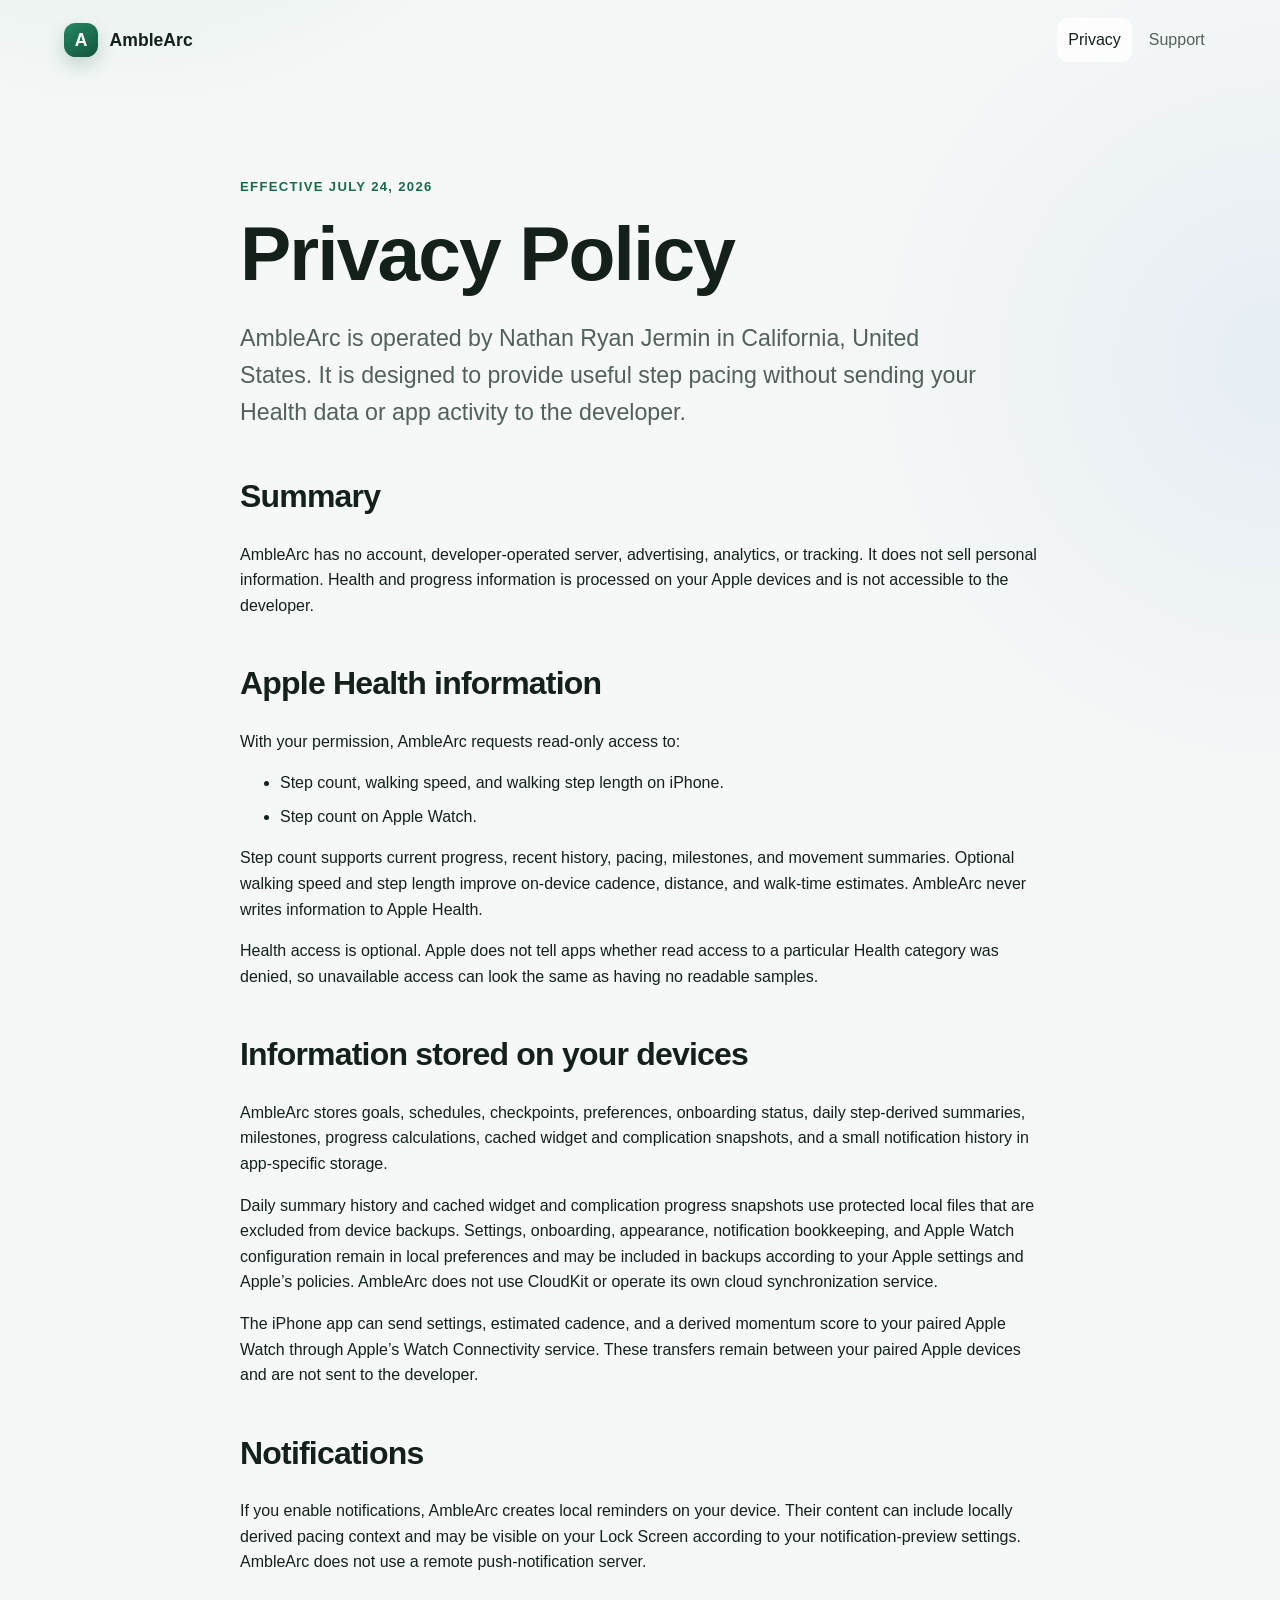
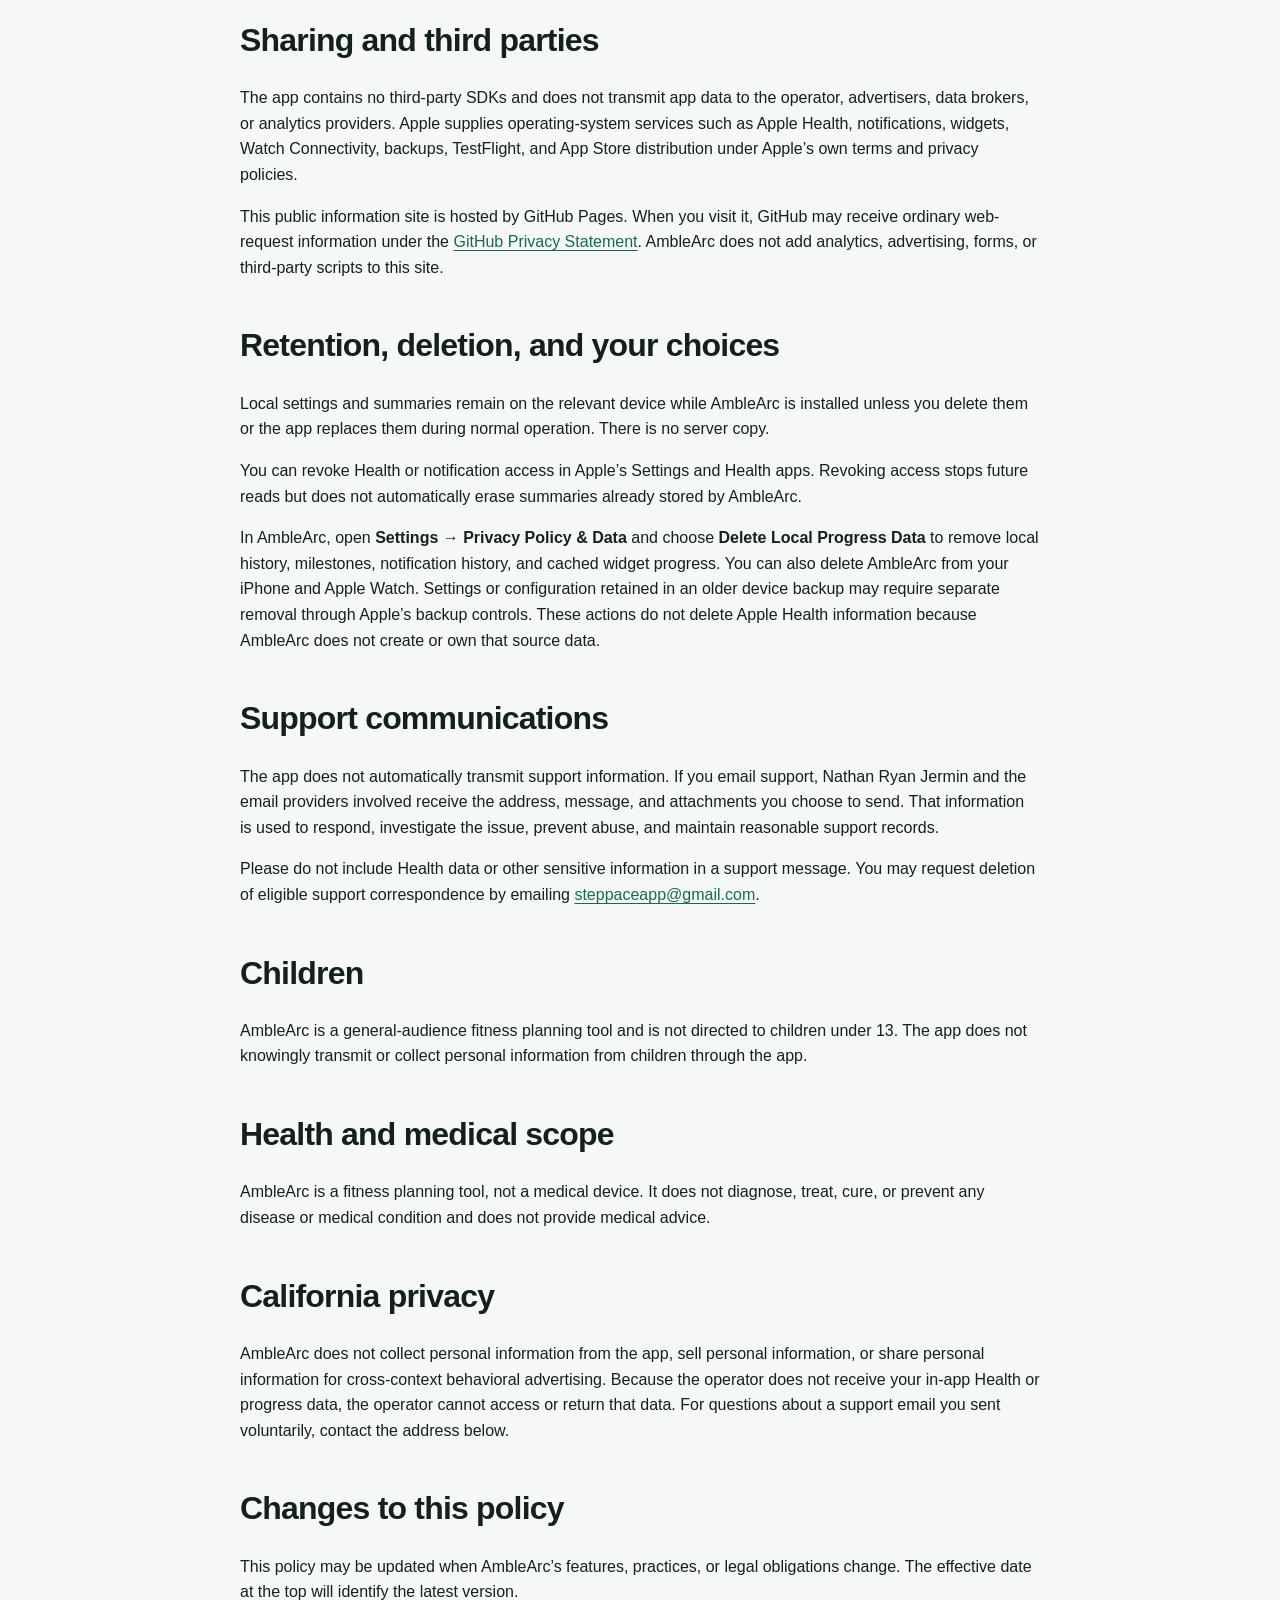
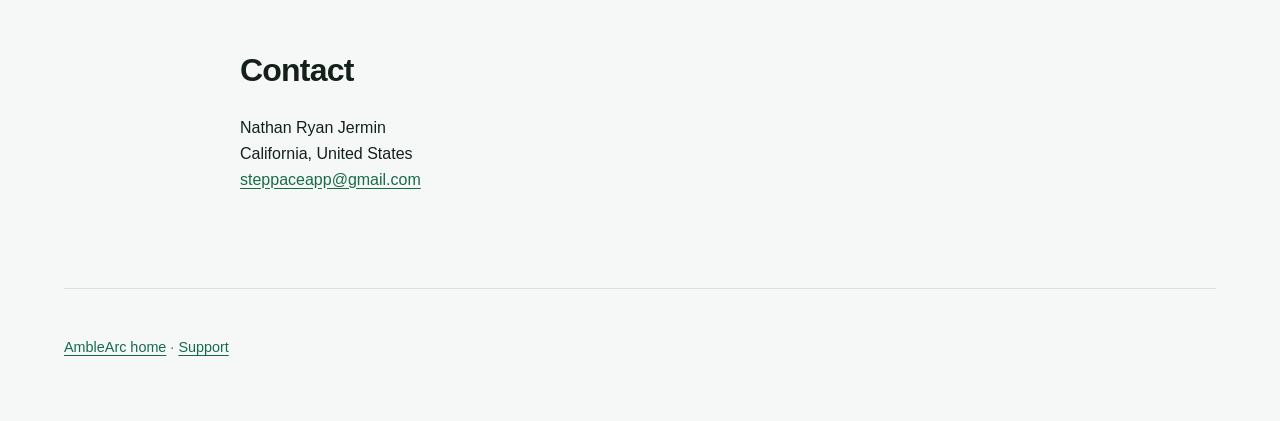
==== privacy/index.html @ 31161454 "Publish AmbleArc privacy and support pages" ====
<!doctype html>
<html lang="en">
<head>
  <meta charset="utf-8">
  <meta name="viewport" content="width=device-width, initial-scale=1">
  <meta name="description" content="AmbleArc Privacy Policy.">
  <title>Privacy Policy — AmbleArc</title>
  <link rel="canonical" href="https://nathan-jermin02.github.io/amblearc-support/privacy/">
  <link rel="stylesheet" href="../assets/styles.css">
</head>
<body>
  <header class="site-header">
    <a class="brand" href="../" aria-label="AmbleArc home">
      <span class="brand-mark" aria-hidden="true">A</span>
      <span>AmbleArc</span>
    </a>
    <nav aria-label="Primary">
      <a aria-current="page" href="./">Privacy</a>
      <a href="../support/">Support</a>
    </nav>
  </header>

  <main class="document">
    <p class="eyebrow">Effective July 24, 2026</p>
    <h1>Privacy Policy</h1>
    <p class="lede">AmbleArc is operated by Nathan Ryan Jermin in California, United States. It is designed to provide useful step pacing without sending your Health data or app activity to the developer.</p>

    <section>
      <h2>Summary</h2>
      <p>AmbleArc has no account, developer-operated server, advertising, analytics, or tracking. It does not sell personal information. Health and progress information is processed on your Apple devices and is not accessible to the developer.</p>
    </section>

    <section>
      <h2>Apple Health information</h2>
      <p>With your permission, AmbleArc requests read-only access to:</p>
      <ul>
        <li>Step count, walking speed, and walking step length on iPhone.</li>
        <li>Step count on Apple Watch.</li>
      </ul>
      <p>Step count supports current progress, recent history, pacing, milestones, and movement summaries. Optional walking speed and step length improve on-device cadence, distance, and walk-time estimates. AmbleArc never writes information to Apple Health.</p>
      <p>Health access is optional. Apple does not tell apps whether read access to a particular Health category was denied, so unavailable access can look the same as having no readable samples.</p>
    </section>

    <section>
      <h2>Information stored on your devices</h2>
      <p>AmbleArc stores goals, schedules, checkpoints, preferences, onboarding status, daily step-derived summaries, milestones, progress calculations, cached widget and complication snapshots, and a small notification history in app-specific storage.</p>
      <p>Daily summary history and cached widget and complication progress snapshots use protected local files that are excluded from device backups. Settings, onboarding, appearance, notification bookkeeping, and Apple Watch configuration remain in local preferences and may be included in backups according to your Apple settings and Apple’s policies. AmbleArc does not use CloudKit or operate its own cloud synchronization service.</p>
      <p>The iPhone app can send settings, estimated cadence, and a derived momentum score to your paired Apple Watch through Apple’s Watch Connectivity service. These transfers remain between your paired Apple devices and are not sent to the developer.</p>
    </section>

    <section>
      <h2>Notifications</h2>
      <p>If you enable notifications, AmbleArc creates local reminders on your device. Their content can include locally derived pacing context and may be visible on your Lock Screen according to your notification-preview settings. AmbleArc does not use a remote push-notification server.</p>
    </section>

    <section>
      <h2>Sharing and third parties</h2>
      <p>The app contains no third-party SDKs and does not transmit app data to the operator, advertisers, data brokers, or analytics providers. Apple supplies operating-system services such as Apple Health, notifications, widgets, Watch Connectivity, backups, TestFlight, and App Store distribution under Apple’s own terms and privacy policies.</p>
      <p>This public information site is hosted by GitHub Pages. When you visit it, GitHub may receive ordinary web-request information under the <a href="https://docs.github.com/en/site-policy/privacy-policies/github-general-privacy-statement">GitHub Privacy Statement</a>. AmbleArc does not add analytics, advertising, forms, or third-party scripts to this site.</p>
    </section>

    <section>
      <h2>Retention, deletion, and your choices</h2>
      <p>Local settings and summaries remain on the relevant device while AmbleArc is installed unless you delete them or the app replaces them during normal operation. There is no server copy.</p>
      <p>You can revoke Health or notification access in Apple’s Settings and Health apps. Revoking access stops future reads but does not automatically erase summaries already stored by AmbleArc.</p>
      <p>In AmbleArc, open <strong>Settings → Privacy Policy &amp; Data</strong> and choose <strong>Delete Local Progress Data</strong> to remove local history, milestones, notification history, and cached widget progress. You can also delete AmbleArc from your iPhone and Apple Watch. Settings or configuration retained in an older device backup may require separate removal through Apple’s backup controls. These actions do not delete Apple Health information because AmbleArc does not create or own that source data.</p>
    </section>

    <section>
      <h2>Support communications</h2>
      <p>The app does not automatically transmit support information. If you email support, Nathan Ryan Jermin and the email providers involved receive the address, message, and attachments you choose to send. That information is used to respond, investigate the issue, prevent abuse, and maintain reasonable support records.</p>
      <p>Please do not include Health data or other sensitive information in a support message. You may request deletion of eligible support correspondence by emailing <a href="mailto:steppaceapp@gmail.com">steppaceapp@gmail.com</a>.</p>
    </section>

    <section>
      <h2>Children</h2>
      <p>AmbleArc is a general-audience fitness planning tool and is not directed to children under 13. The app does not knowingly transmit or collect personal information from children through the app.</p>
    </section>

    <section>
      <h2>Health and medical scope</h2>
      <p>AmbleArc is a fitness planning tool, not a medical device. It does not diagnose, treat, cure, or prevent any disease or medical condition and does not provide medical advice.</p>
    </section>

    <section>
      <h2>California privacy</h2>
      <p>AmbleArc does not collect personal information from the app, sell personal information, or share personal information for cross-context behavioral advertising. Because the operator does not receive your in-app Health or progress data, the operator cannot access or return that data. For questions about a support email you sent voluntarily, contact the address below.</p>
    </section>

    <section>
      <h2>Changes to this policy</h2>
      <p>This policy may be updated when AmbleArc’s features, practices, or legal obligations change. The effective date at the top will identify the latest version.</p>
    </section>

    <section>
      <h2>Contact</h2>
      <address>
        Nathan Ryan Jermin<br>
        California, United States<br>
        <a href="mailto:steppaceapp@gmail.com">steppaceapp@gmail.com</a>
      </address>
    </section>
  </main>

  <footer>
    <p><a href="../">AmbleArc home</a> · <a href="../support/">Support</a></p>
  </footer>
</body>
</html>
---- assets/styles.css ----
:root {
  color-scheme: light dark;
  --bg: #f6f8f7;
  --surface: rgba(255, 255, 255, 0.82);
  --text: #14211b;
  --muted: #526159;
  --accent: #176b4b;
  --accent-strong: #0f5138;
  --line: rgba(20, 33, 27, 0.12);
  --shadow: 0 18px 50px rgba(17, 54, 38, 0.09);
}

* {
  box-sizing: border-box;
}

html {
  font-family: -apple-system, BlinkMacSystemFont, "Segoe UI", sans-serif;
  line-height: 1.6;
  background: var(--bg);
  color: var(--text);
}

body {
  margin: 0;
  min-height: 100vh;
  background:
    radial-gradient(circle at 10% -10%, rgba(53, 162, 116, 0.16), transparent 32rem),
    radial-gradient(circle at 100% 10%, rgba(69, 128, 211, 0.09), transparent 28rem);
}

a {
  color: var(--accent);
  text-underline-offset: 0.18em;
}

a:focus-visible,
button:focus-visible,
summary:focus-visible {
  outline: 3px solid #ffffff;
  outline-offset: 2px;
  box-shadow: 0 0 0 5px #111111;
  border-radius: 0.25rem;
}

.site-header,
main,
footer {
  width: min(72rem, calc(100% - 2rem));
  margin-inline: auto;
}

.site-header {
  min-height: 5rem;
  display: flex;
  flex-wrap: wrap;
  align-items: center;
  justify-content: space-between;
  gap: 1rem;
}

.brand {
  display: inline-flex;
  align-items: center;
  gap: 0.7rem;
  color: var(--text);
  font-size: 1.1rem;
  font-weight: 720;
  text-decoration: none;
}

.brand-mark {
  display: grid;
  place-items: center;
  width: 2.15rem;
  height: 2.15rem;
  border-radius: 0.72rem;
  color: white;
  background: linear-gradient(145deg, #248764, #14553c);
  box-shadow: 0 8px 18px rgba(20, 85, 60, 0.2);
}

nav {
  display: flex;
  flex-wrap: wrap;
  gap: 0.35rem;
}

nav a {
  color: var(--muted);
  padding: 0.55rem 0.7rem;
  border-radius: 0.65rem;
  text-decoration: none;
}

nav a:hover,
nav a[aria-current="page"] {
  color: var(--text);
  background: var(--surface);
}

.hero {
  padding: clamp(5rem, 12vw, 9rem) 0 clamp(4rem, 9vw, 7rem);
  max-width: 52rem;
}

.eyebrow {
  margin: 0 0 0.8rem;
  color: var(--accent);
  font-size: 0.82rem;
  font-weight: 750;
  letter-spacing: 0.1em;
  text-transform: uppercase;
}

h1,
h2,
h3 {
  line-height: 1.12;
  letter-spacing: -0.025em;
}

h1 {
  margin: 0;
  max-width: 14ch;
  font-size: clamp(3rem, 8vw, 6rem);
}

.lede {
  max-width: 47rem;
  margin: 1.5rem 0 0;
  color: var(--muted);
  font-size: clamp(1.15rem, 2.6vw, 1.45rem);
}

.actions {
  display: flex;
  flex-wrap: wrap;
  gap: 0.8rem;
  margin-top: 2rem;
}

.button {
  display: inline-flex;
  min-height: 2.9rem;
  align-items: center;
  justify-content: center;
  padding: 0.68rem 1rem;
  border: 1px solid transparent;
  border-radius: 0.8rem;
  font-weight: 680;
  text-decoration: none;
}

.button.primary {
  color: white;
  background: var(--accent);
}

.button.primary:hover {
  background: var(--accent-strong);
}

.button.secondary {
  color: var(--text);
  border-color: var(--line);
  background: var(--surface);
}

.principles {
  padding-bottom: 6rem;
}

.principles h2 {
  font-size: clamp(1.8rem, 4vw, 2.6rem);
}

.card-grid {
  display: grid;
  grid-template-columns: repeat(3, minmax(0, 1fr));
  gap: 1rem;
}

.card,
.contact-card {
  padding: 1.4rem;
  border: 1px solid var(--line);
  border-radius: 1rem;
  background: var(--surface);
  box-shadow: var(--shadow);
}

.card h3,
.contact-card h2 {
  margin-top: 0;
}

.card p,
.small {
  color: var(--muted);
}

.document {
  max-width: 50rem;
  padding: clamp(3rem, 8vw, 6rem) 0;
}

.document h1 {
  max-width: none;
  font-size: clamp(2.8rem, 7vw, 4.8rem);
}

.document section {
  margin-top: 3rem;
}

.document h2 {
  font-size: clamp(1.5rem, 4vw, 2rem);
}

.document li + li {
  margin-top: 0.5rem;
}

address {
  font-style: normal;
}

details {
  padding: 1rem 0;
  border-top: 1px solid var(--line);
}

details:last-child {
  border-bottom: 1px solid var(--line);
}

summary {
  cursor: pointer;
  font-weight: 700;
}

footer {
  display: flex;
  justify-content: space-between;
  gap: 1rem;
  padding: 2rem 0 3rem;
  border-top: 1px solid var(--line);
  color: var(--muted);
  font-size: 0.9rem;
}

@media (max-width: 44rem) {
  .site-header {
    align-items: flex-start;
    padding-top: 1rem;
  }

  .card-grid {
    grid-template-columns: 1fr;
  }

  footer {
    display: block;
  }
}

@media (max-width: 28rem) {
  .site-header {
    flex-direction: column;
  }

  nav {
    width: 100%;
  }
}

@media (prefers-reduced-motion: reduce) {
  *,
  *::before,
  *::after {
    scroll-behavior: auto !important;
    transition-duration: 0.01ms !important;
  }
}

@media (prefers-color-scheme: dark) {
  :root {
    --bg: #0d1511;
    --surface: rgba(24, 37, 31, 0.86);
    --text: #edf6f1;
    --muted: #b1c2b9;
    --accent: #79d5ad;
    --accent-strong: #4fbf91;
    --line: rgba(237, 246, 241, 0.14);
    --shadow: 0 18px 50px rgba(0, 0, 0, 0.18);
  }

  .button.primary {
    color: #092218;
  }
}
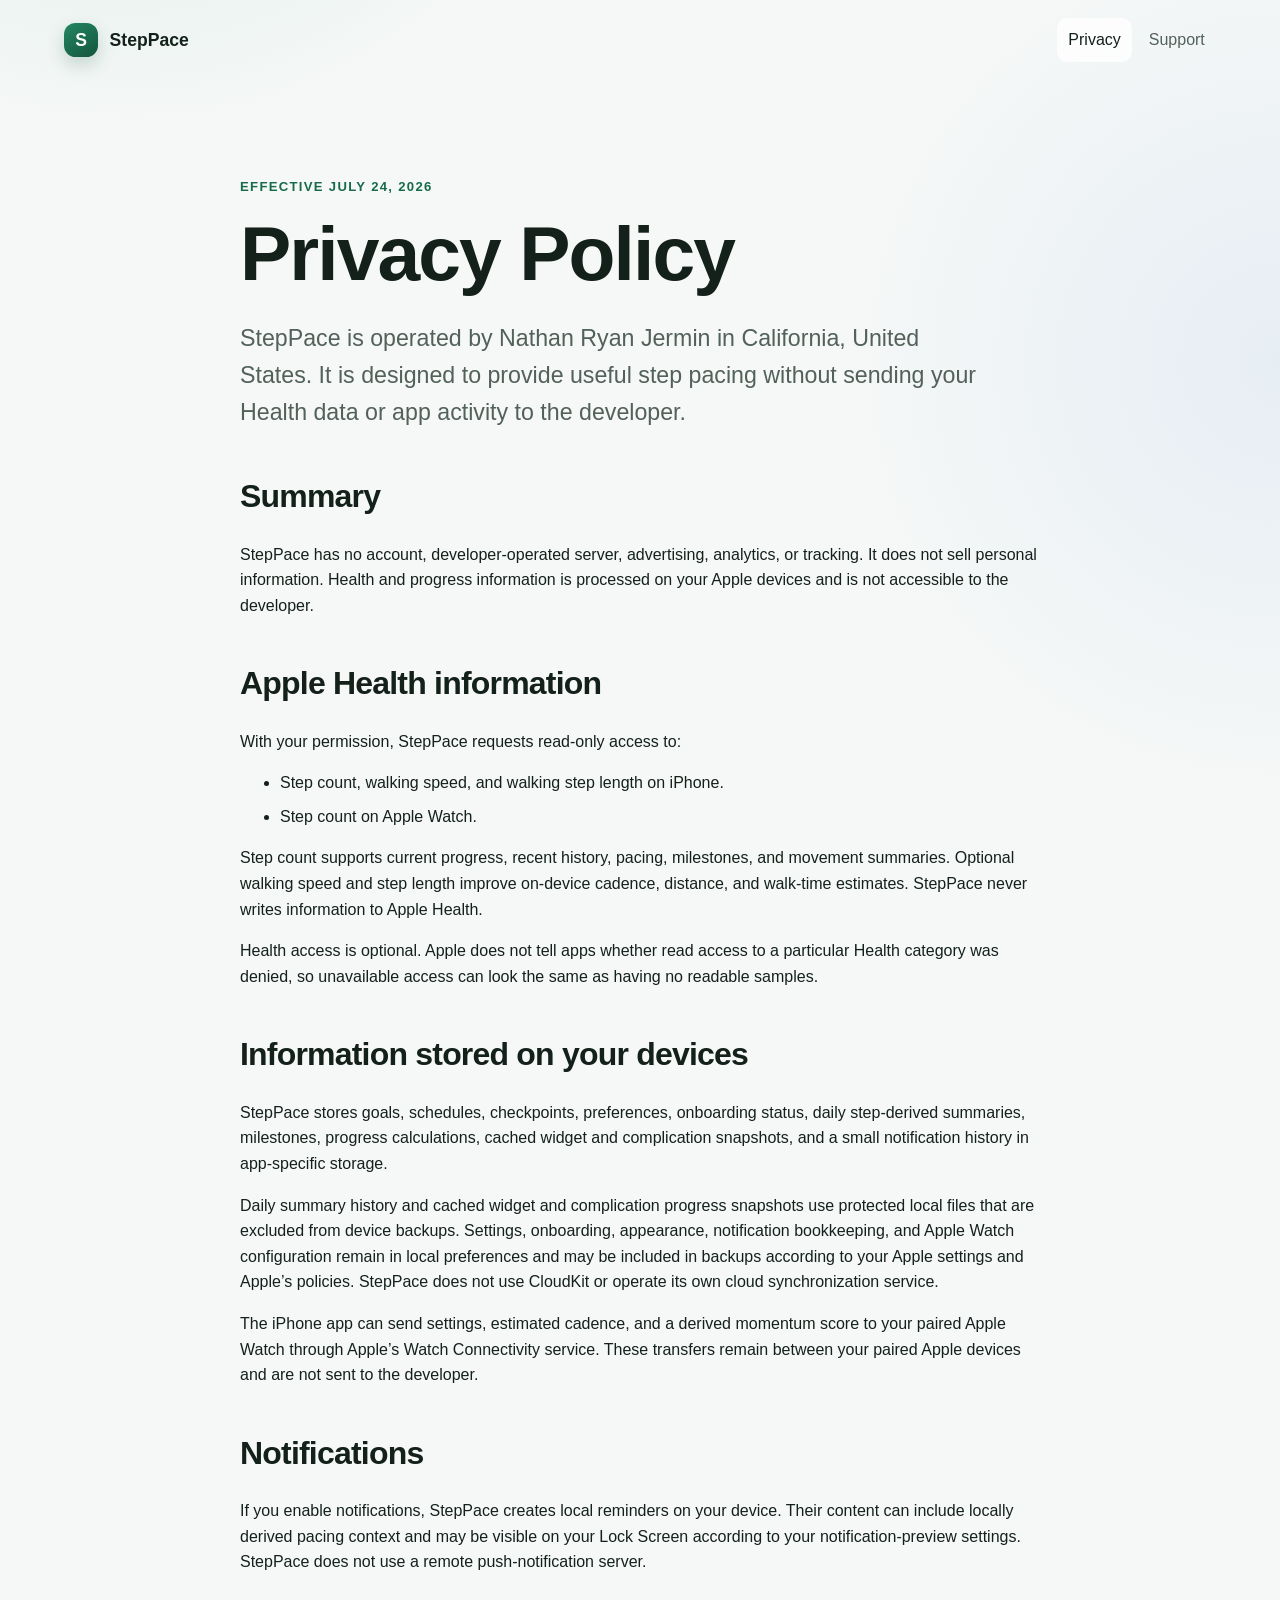
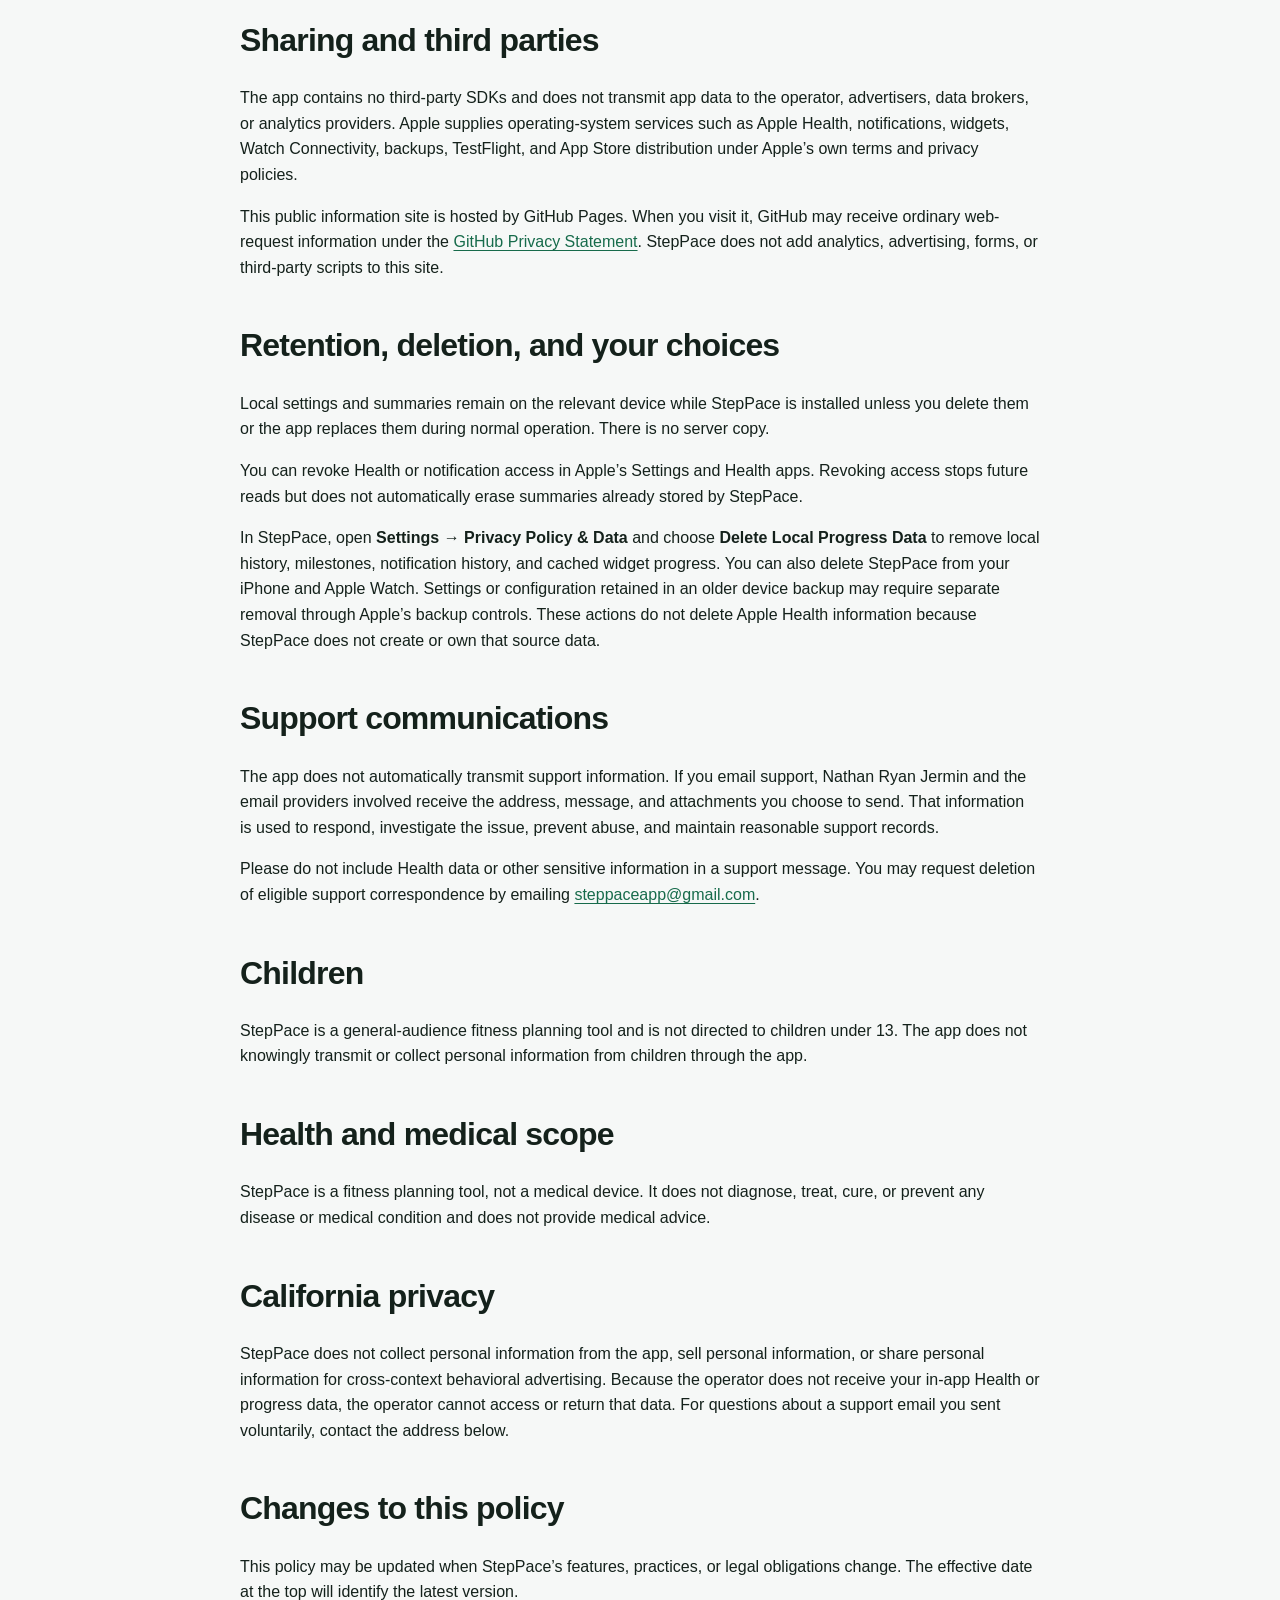
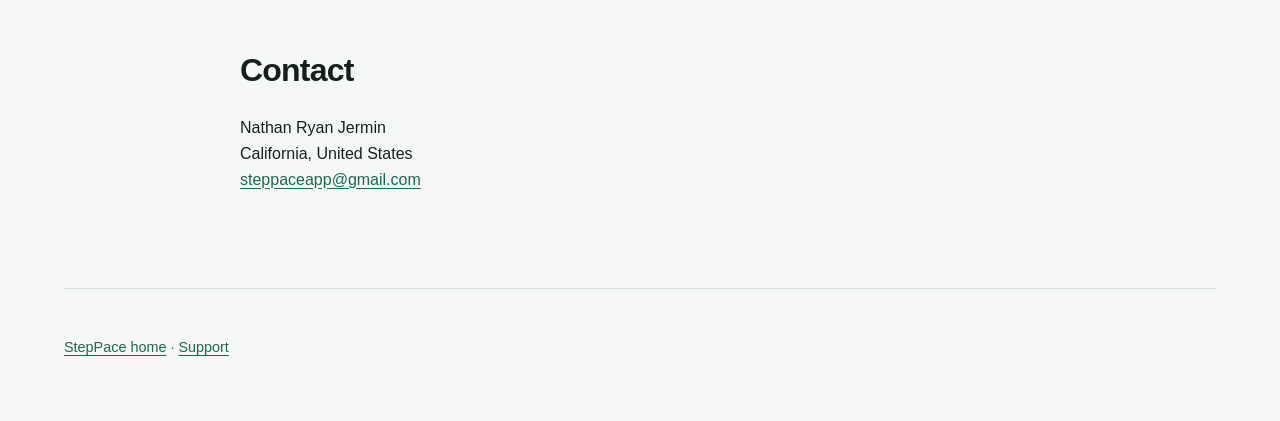
==== commit 1e3cff59: "Restore StepPace branding" ====
--- a/privacy/index.html
+++ b/privacy/index.html
@@ -3,16 +3,16 @@
 <head>
   <meta charset="utf-8">
   <meta name="viewport" content="width=device-width, initial-scale=1">
-  <meta name="description" content="AmbleArc Privacy Policy.">
-  <title>Privacy Policy — AmbleArc</title>
-  <link rel="canonical" href="https://nathan-jermin02.github.io/amblearc-support/privacy/">
+  <meta name="description" content="StepPace Privacy Policy.">
+  <title>Privacy Policy — StepPace</title>
+  <link rel="canonical" href="https://nathan-jermin02.github.io/steppace-support/privacy/">
   <link rel="stylesheet" href="../assets/styles.css">
 </head>
 <body>
   <header class="site-header">
-    <a class="brand" href="../" aria-label="AmbleArc home">
-      <span class="brand-mark" aria-hidden="true">A</span>
-      <span>AmbleArc</span>
+    <a class="brand" href="../" aria-label="StepPace home">
+      <span class="brand-mark" aria-hidden="true">S</span>
+      <span>StepPace</span>
     </a>
     <nav aria-label="Primary">
       <a aria-current="page" href="./">Privacy</a>
@@ -23,47 +23,47 @@
   <main class="document">
     <p class="eyebrow">Effective July 24, 2026</p>
     <h1>Privacy Policy</h1>
-    <p class="lede">AmbleArc is operated by Nathan Ryan Jermin in California, United States. It is designed to provide useful step pacing without sending your Health data or app activity to the developer.</p>
+    <p class="lede">StepPace is operated by Nathan Ryan Jermin in California, United States. It is designed to provide useful step pacing without sending your Health data or app activity to the developer.</p>
 
     <section>
       <h2>Summary</h2>
-      <p>AmbleArc has no account, developer-operated server, advertising, analytics, or tracking. It does not sell personal information. Health and progress information is processed on your Apple devices and is not accessible to the developer.</p>
+      <p>StepPace has no account, developer-operated server, advertising, analytics, or tracking. It does not sell personal information. Health and progress information is processed on your Apple devices and is not accessible to the developer.</p>
     </section>
 
     <section>
       <h2>Apple Health information</h2>
-      <p>With your permission, AmbleArc requests read-only access to:</p>
+      <p>With your permission, StepPace requests read-only access to:</p>
       <ul>
         <li>Step count, walking speed, and walking step length on iPhone.</li>
         <li>Step count on Apple Watch.</li>
       </ul>
-      <p>Step count supports current progress, recent history, pacing, milestones, and movement summaries. Optional walking speed and step length improve on-device cadence, distance, and walk-time estimates. AmbleArc never writes information to Apple Health.</p>
+      <p>Step count supports current progress, recent history, pacing, milestones, and movement summaries. Optional walking speed and step length improve on-device cadence, distance, and walk-time estimates. StepPace never writes information to Apple Health.</p>
       <p>Health access is optional. Apple does not tell apps whether read access to a particular Health category was denied, so unavailable access can look the same as having no readable samples.</p>
     </section>
 
     <section>
       <h2>Information stored on your devices</h2>
-      <p>AmbleArc stores goals, schedules, checkpoints, preferences, onboarding status, daily step-derived summaries, milestones, progress calculations, cached widget and complication snapshots, and a small notification history in app-specific storage.</p>
-      <p>Daily summary history and cached widget and complication progress snapshots use protected local files that are excluded from device backups. Settings, onboarding, appearance, notification bookkeeping, and Apple Watch configuration remain in local preferences and may be included in backups according to your Apple settings and Apple’s policies. AmbleArc does not use CloudKit or operate its own cloud synchronization service.</p>
+      <p>StepPace stores goals, schedules, checkpoints, preferences, onboarding status, daily step-derived summaries, milestones, progress calculations, cached widget and complication snapshots, and a small notification history in app-specific storage.</p>
+      <p>Daily summary history and cached widget and complication progress snapshots use protected local files that are excluded from device backups. Settings, onboarding, appearance, notification bookkeeping, and Apple Watch configuration remain in local preferences and may be included in backups according to your Apple settings and Apple’s policies. StepPace does not use CloudKit or operate its own cloud synchronization service.</p>
       <p>The iPhone app can send settings, estimated cadence, and a derived momentum score to your paired Apple Watch through Apple’s Watch Connectivity service. These transfers remain between your paired Apple devices and are not sent to the developer.</p>
     </section>
 
     <section>
       <h2>Notifications</h2>
-      <p>If you enable notifications, AmbleArc creates local reminders on your device. Their content can include locally derived pacing context and may be visible on your Lock Screen according to your notification-preview settings. AmbleArc does not use a remote push-notification server.</p>
+      <p>If you enable notifications, StepPace creates local reminders on your device. Their content can include locally derived pacing context and may be visible on your Lock Screen according to your notification-preview settings. StepPace does not use a remote push-notification server.</p>
     </section>
 
     <section>
       <h2>Sharing and third parties</h2>
       <p>The app contains no third-party SDKs and does not transmit app data to the operator, advertisers, data brokers, or analytics providers. Apple supplies operating-system services such as Apple Health, notifications, widgets, Watch Connectivity, backups, TestFlight, and App Store distribution under Apple’s own terms and privacy policies.</p>
-      <p>This public information site is hosted by GitHub Pages. When you visit it, GitHub may receive ordinary web-request information under the <a href="https://docs.github.com/en/site-policy/privacy-policies/github-general-privacy-statement">GitHub Privacy Statement</a>. AmbleArc does not add analytics, advertising, forms, or third-party scripts to this site.</p>
+      <p>This public information site is hosted by GitHub Pages. When you visit it, GitHub may receive ordinary web-request information under the <a href="https://docs.github.com/en/site-policy/privacy-policies/github-general-privacy-statement">GitHub Privacy Statement</a>. StepPace does not add analytics, advertising, forms, or third-party scripts to this site.</p>
     </section>
 
     <section>
       <h2>Retention, deletion, and your choices</h2>
-      <p>Local settings and summaries remain on the relevant device while AmbleArc is installed unless you delete them or the app replaces them during normal operation. There is no server copy.</p>
-      <p>You can revoke Health or notification access in Apple’s Settings and Health apps. Revoking access stops future reads but does not automatically erase summaries already stored by AmbleArc.</p>
-      <p>In AmbleArc, open <strong>Settings → Privacy Policy &amp; Data</strong> and choose <strong>Delete Local Progress Data</strong> to remove local history, milestones, notification history, and cached widget progress. You can also delete AmbleArc from your iPhone and Apple Watch. Settings or configuration retained in an older device backup may require separate removal through Apple’s backup controls. These actions do not delete Apple Health information because AmbleArc does not create or own that source data.</p>
+      <p>Local settings and summaries remain on the relevant device while StepPace is installed unless you delete them or the app replaces them during normal operation. There is no server copy.</p>
+      <p>You can revoke Health or notification access in Apple’s Settings and Health apps. Revoking access stops future reads but does not automatically erase summaries already stored by StepPace.</p>
+      <p>In StepPace, open <strong>Settings → Privacy Policy &amp; Data</strong> and choose <strong>Delete Local Progress Data</strong> to remove local history, milestones, notification history, and cached widget progress. You can also delete StepPace from your iPhone and Apple Watch. Settings or configuration retained in an older device backup may require separate removal through Apple’s backup controls. These actions do not delete Apple Health information because StepPace does not create or own that source data.</p>
     </section>
 
     <section>
@@ -74,22 +74,22 @@
 
     <section>
       <h2>Children</h2>
-      <p>AmbleArc is a general-audience fitness planning tool and is not directed to children under 13. The app does not knowingly transmit or collect personal information from children through the app.</p>
+      <p>StepPace is a general-audience fitness planning tool and is not directed to children under 13. The app does not knowingly transmit or collect personal information from children through the app.</p>
     </section>
 
     <section>
       <h2>Health and medical scope</h2>
-      <p>AmbleArc is a fitness planning tool, not a medical device. It does not diagnose, treat, cure, or prevent any disease or medical condition and does not provide medical advice.</p>
+      <p>StepPace is a fitness planning tool, not a medical device. It does not diagnose, treat, cure, or prevent any disease or medical condition and does not provide medical advice.</p>
     </section>
 
     <section>
       <h2>California privacy</h2>
-      <p>AmbleArc does not collect personal information from the app, sell personal information, or share personal information for cross-context behavioral advertising. Because the operator does not receive your in-app Health or progress data, the operator cannot access or return that data. For questions about a support email you sent voluntarily, contact the address below.</p>
+      <p>StepPace does not collect personal information from the app, sell personal information, or share personal information for cross-context behavioral advertising. Because the operator does not receive your in-app Health or progress data, the operator cannot access or return that data. For questions about a support email you sent voluntarily, contact the address below.</p>
     </section>
 
     <section>
       <h2>Changes to this policy</h2>
-      <p>This policy may be updated when AmbleArc’s features, practices, or legal obligations change. The effective date at the top will identify the latest version.</p>
+      <p>This policy may be updated when StepPace’s features, practices, or legal obligations change. The effective date at the top will identify the latest version.</p>
     </section>
 
     <section>
@@ -103,7 +103,7 @@
   </main>
 
   <footer>
-    <p><a href="../">AmbleArc home</a> · <a href="../support/">Support</a></p>
+    <p><a href="../">StepPace home</a> · <a href="../support/">Support</a></p>
   </footer>
 </body>
 </html>
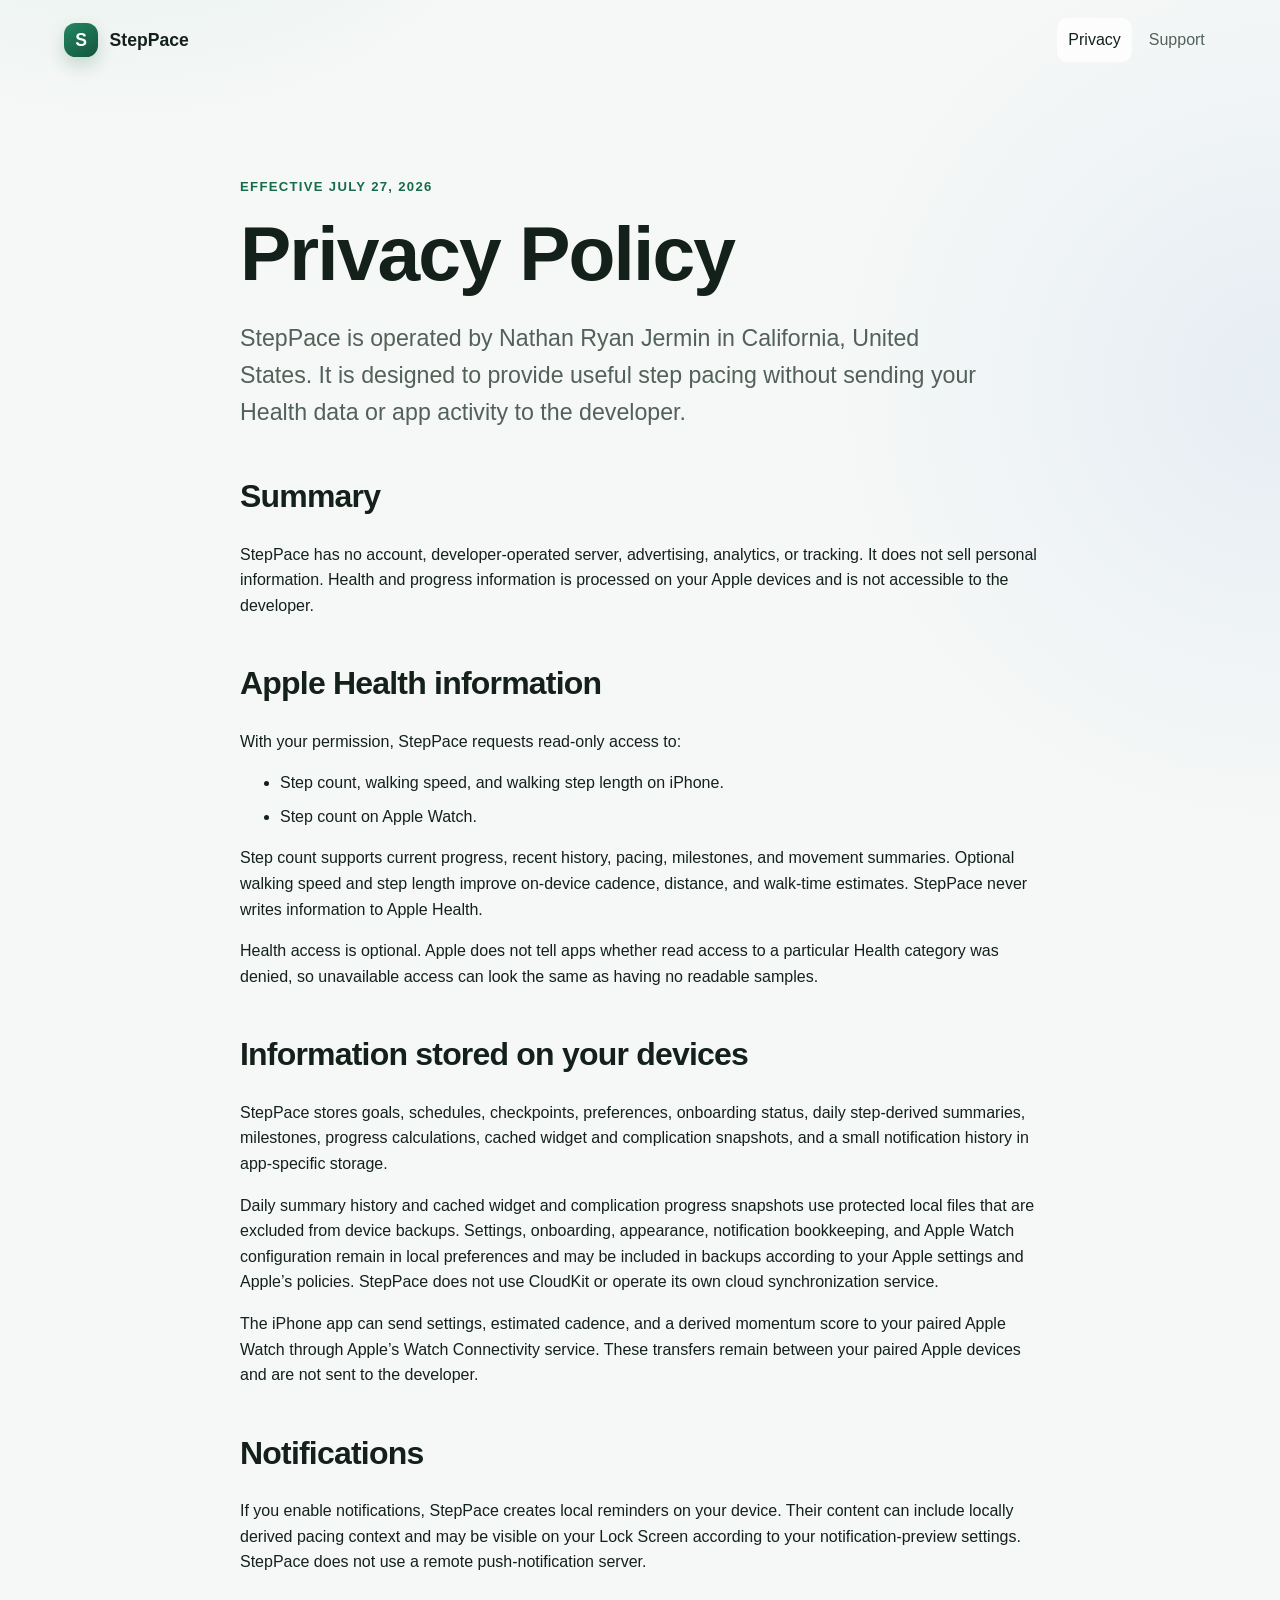
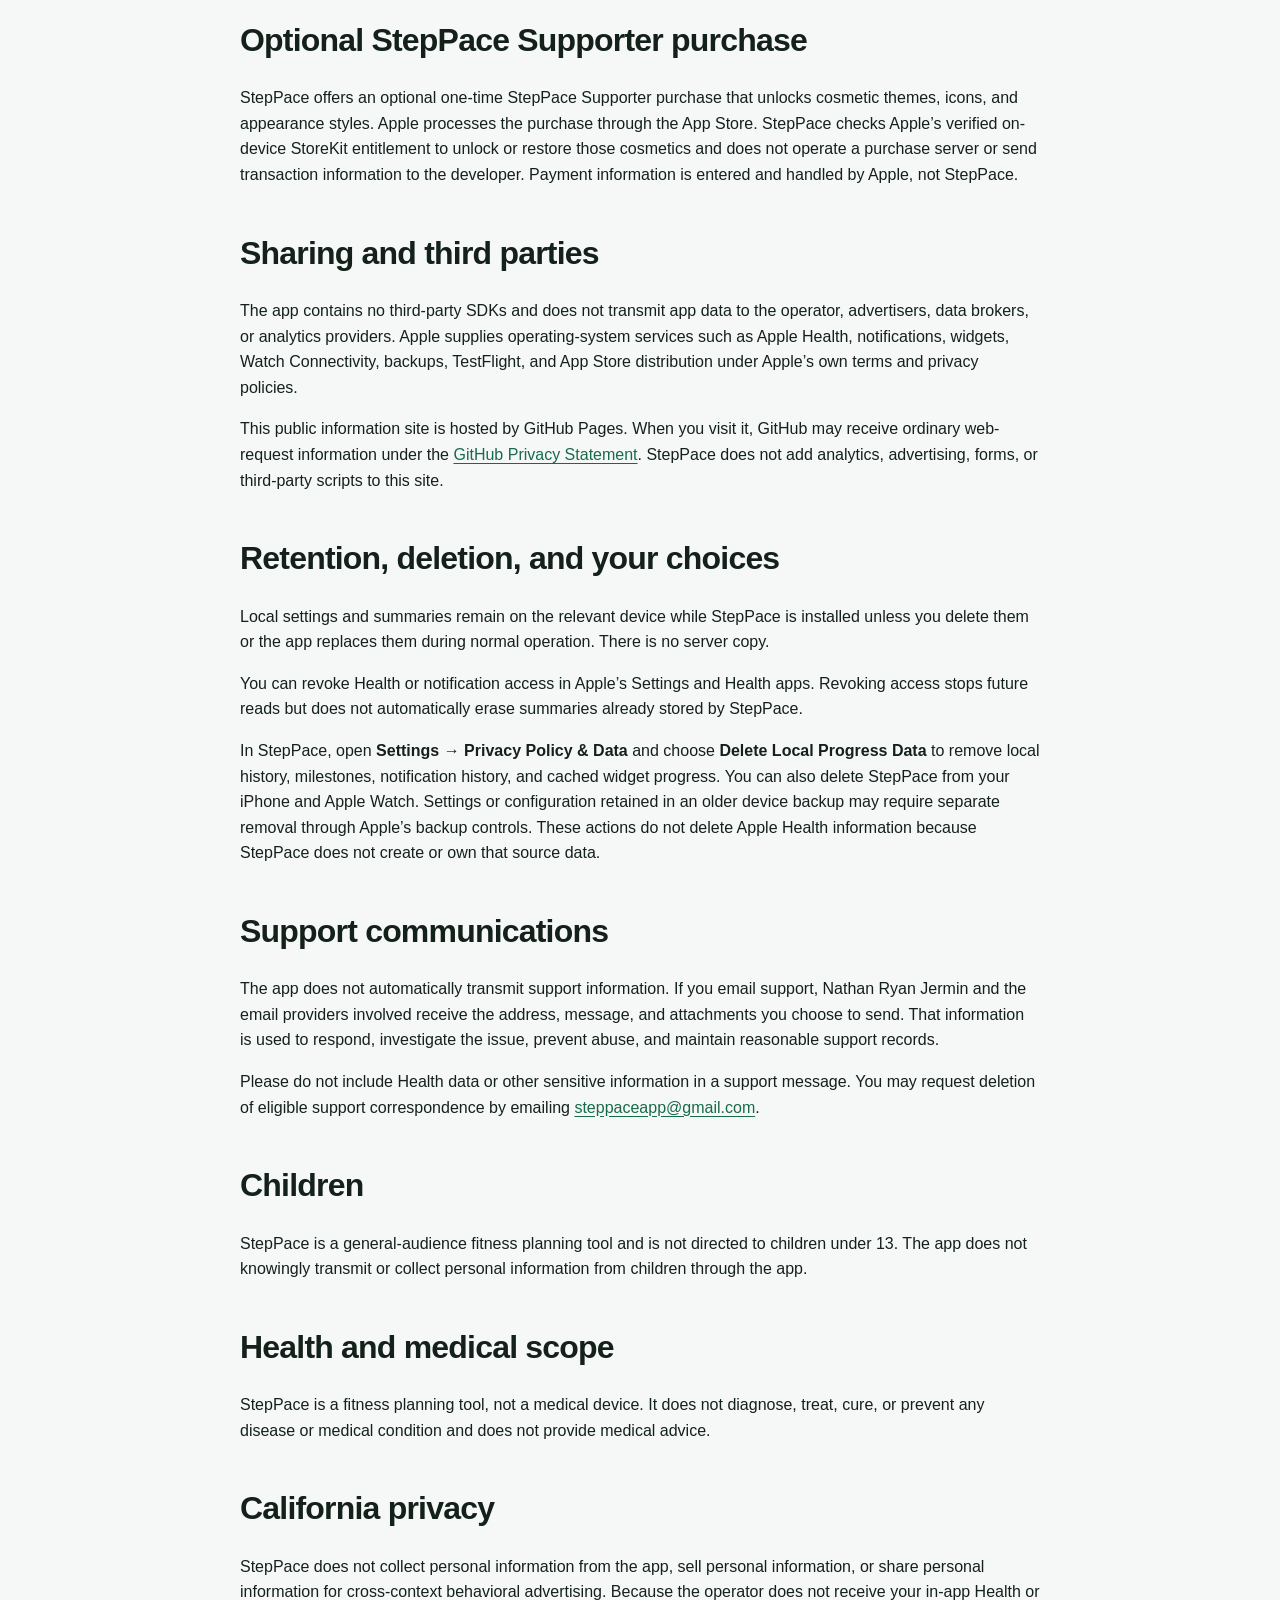
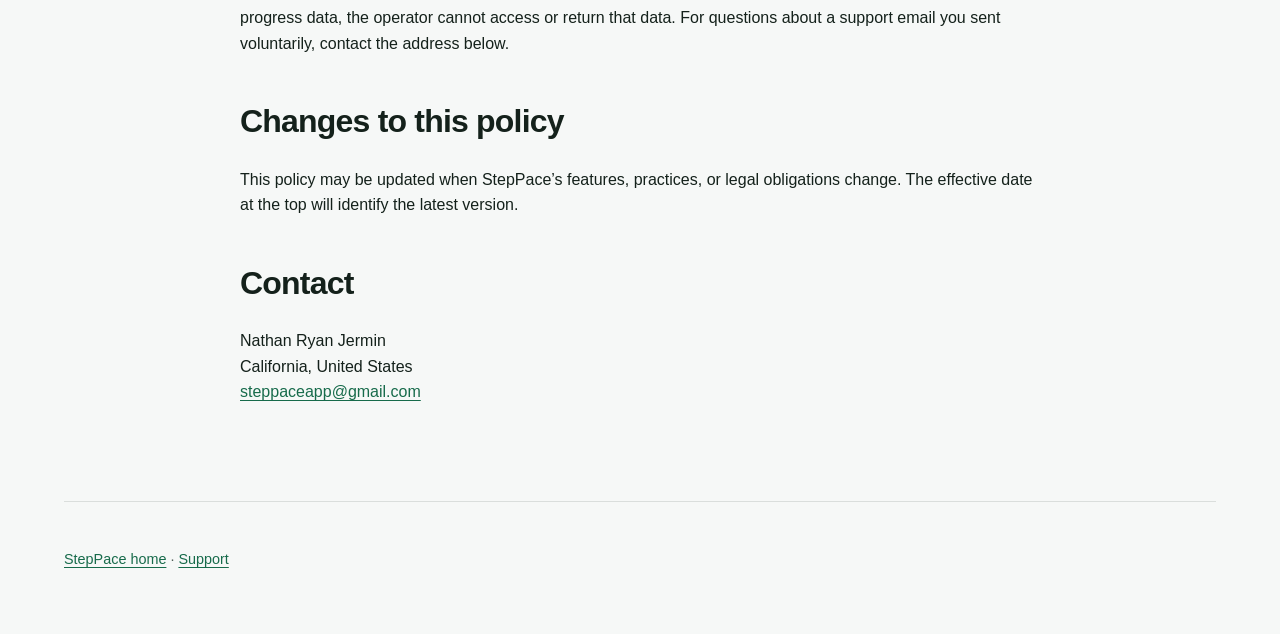
==== commit e5cd28bf: "Document StepPace Supporter privacy Updated the effective date and added information about optional " ====
--- a/privacy/index.html
+++ b/privacy/index.html
@@ -1,3 +1,4 @@
+
 <!doctype html>
 <html lang="en">
 <head>
@@ -21,7 +22,7 @@
   </header>
 
   <main class="document">
-    <p class="eyebrow">Effective July 24, 2026</p>
+    <p class="eyebrow">Effective July 27, 2026</p>
     <h1>Privacy Policy</h1>
     <p class="lede">StepPace is operated by Nathan Ryan Jermin in California, United States. It is designed to provide useful step pacing without sending your Health data or app activity to the developer.</p>
 
@@ -51,6 +52,11 @@
     <section>
       <h2>Notifications</h2>
       <p>If you enable notifications, StepPace creates local reminders on your device. Their content can include locally derived pacing context and may be visible on your Lock Screen according to your notification-preview settings. StepPace does not use a remote push-notification server.</p>
+    </section>
+
+    <section>
+      <h2>Optional StepPace Supporter purchase</h2>
+      <p>StepPace offers an optional one-time StepPace Supporter purchase that unlocks cosmetic themes, icons, and appearance styles. Apple processes the purchase through the App Store. StepPace checks Apple’s verified on-device StoreKit entitlement to unlock or restore those cosmetics and does not operate a purchase server or send transaction information to the developer. Payment information is entered and handled by Apple, not StepPace.</p>
     </section>
 
     <section>
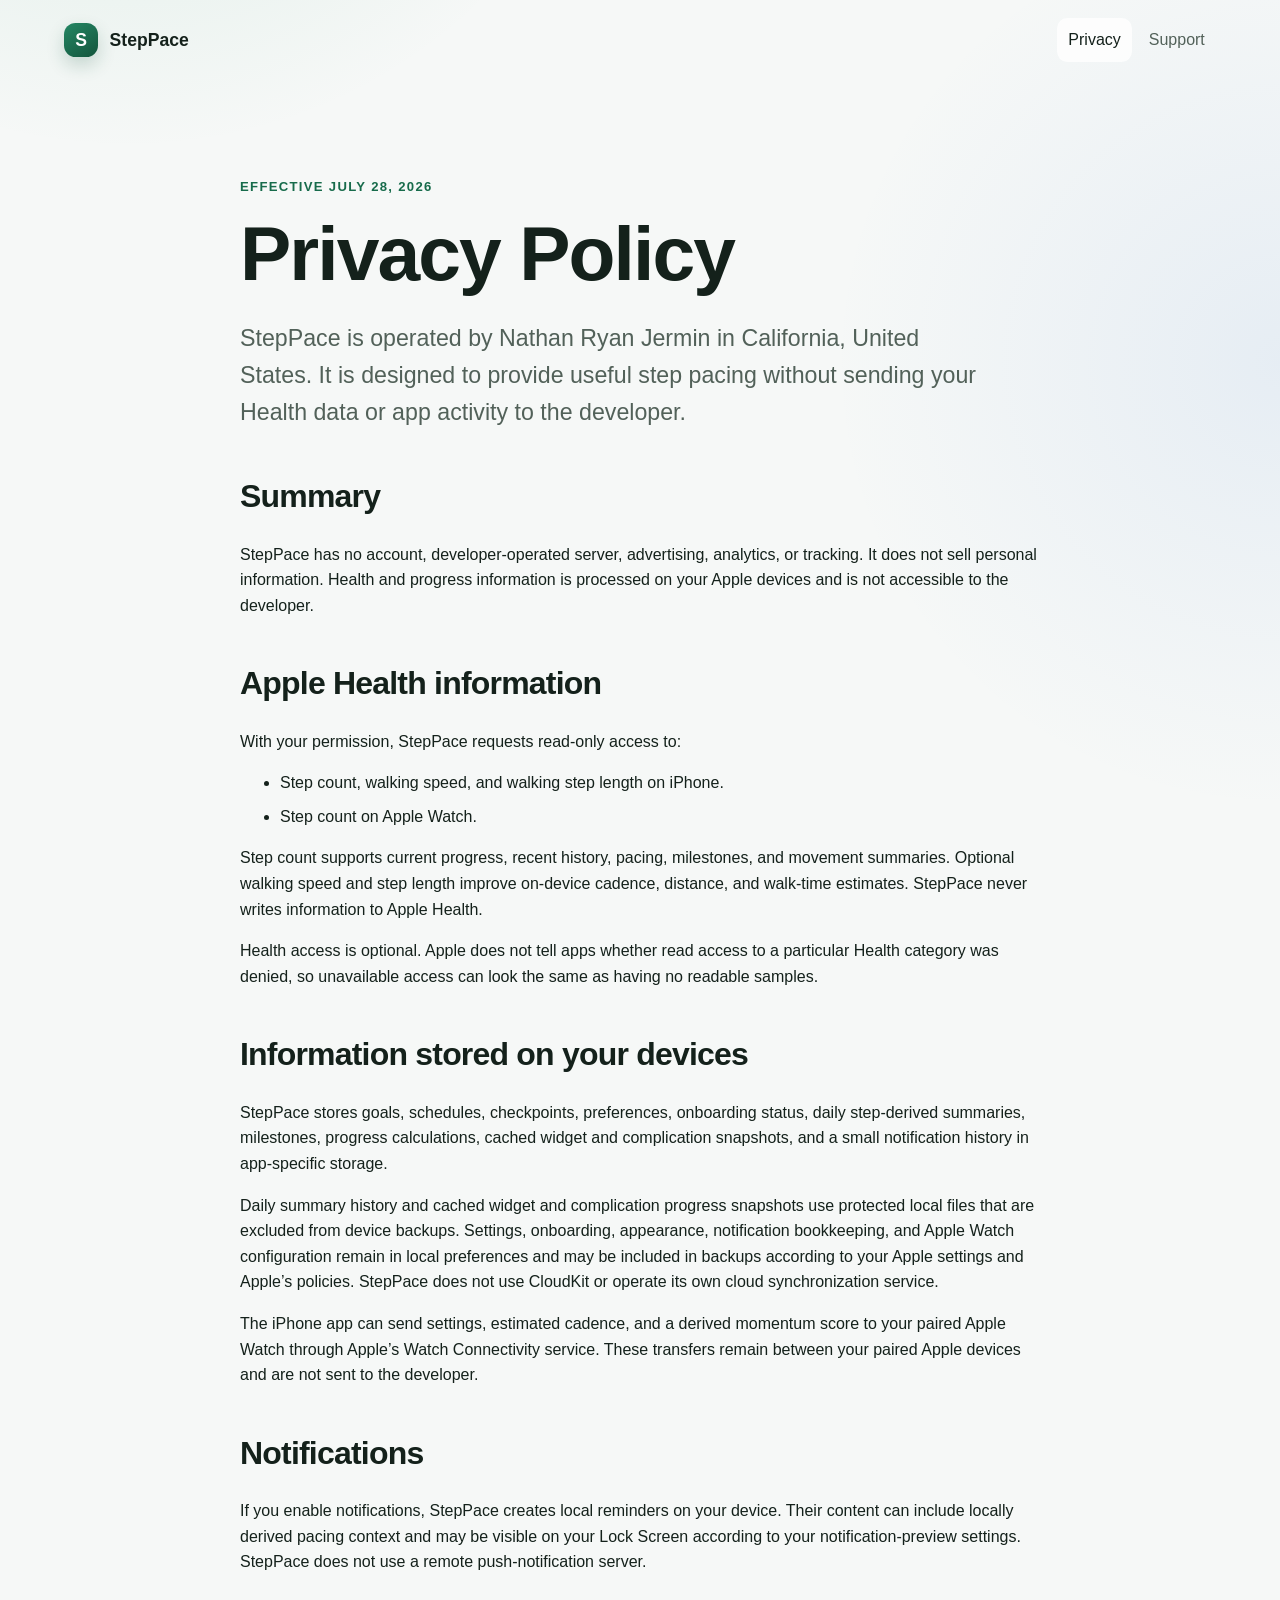
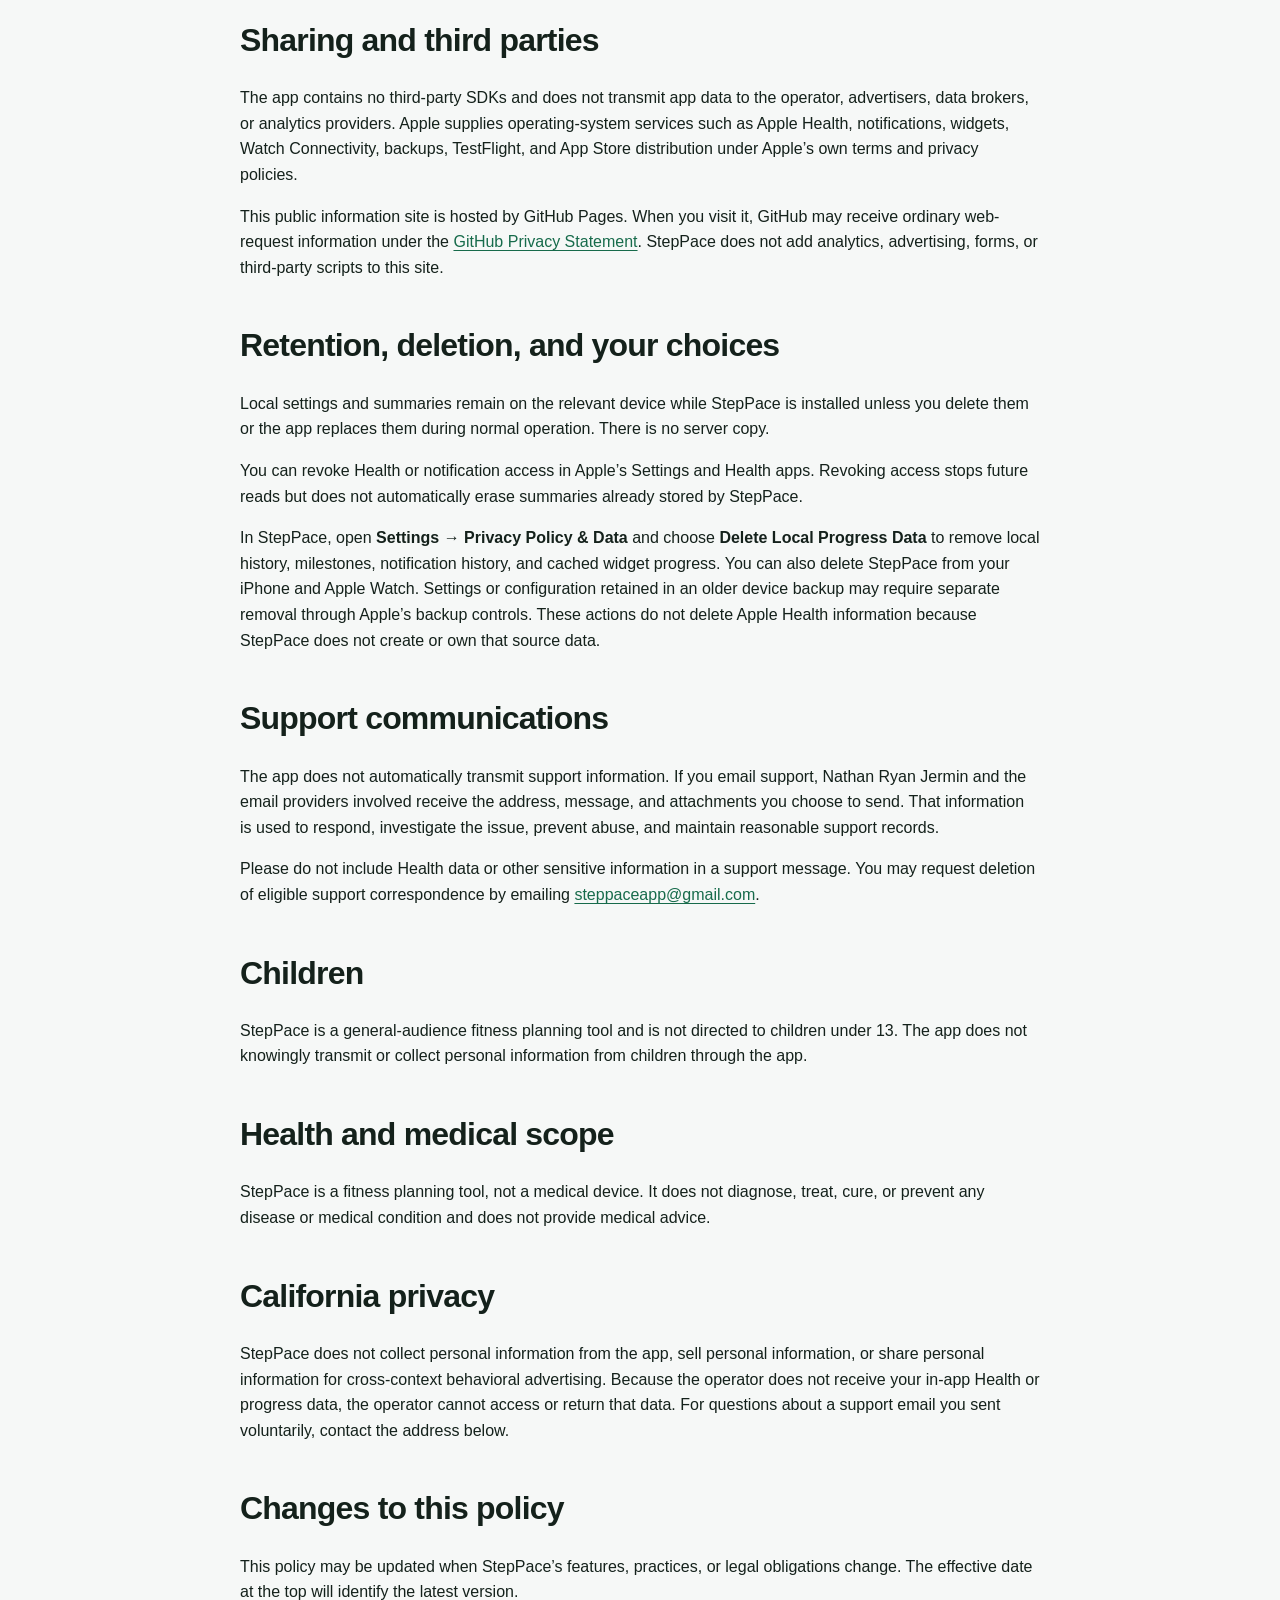
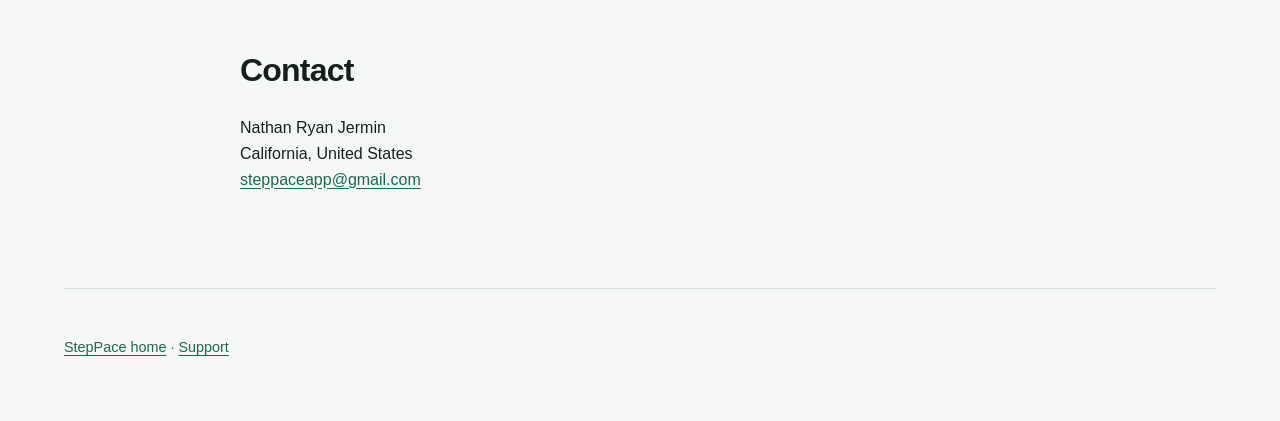
==== commit c556fc18: "Update privacy policy effective date and remove section Updated the effective date in the privacy po" ====
--- a/privacy/index.html
+++ b/privacy/index.html
@@ -22,7 +22,7 @@
   </header>
 
   <main class="document">
-    <p class="eyebrow">Effective July 27, 2026</p>
+    <p class="eyebrow">Effective July 28, 2026</p>
     <h1>Privacy Policy</h1>
     <p class="lede">StepPace is operated by Nathan Ryan Jermin in California, United States. It is designed to provide useful step pacing without sending your Health data or app activity to the developer.</p>
 
@@ -52,11 +52,6 @@
     <section>
       <h2>Notifications</h2>
       <p>If you enable notifications, StepPace creates local reminders on your device. Their content can include locally derived pacing context and may be visible on your Lock Screen according to your notification-preview settings. StepPace does not use a remote push-notification server.</p>
-    </section>
-
-    <section>
-      <h2>Optional StepPace Supporter purchase</h2>
-      <p>StepPace offers an optional one-time StepPace Supporter purchase that unlocks cosmetic themes, icons, and appearance styles. Apple processes the purchase through the App Store. StepPace checks Apple’s verified on-device StoreKit entitlement to unlock or restore those cosmetics and does not operate a purchase server or send transaction information to the developer. Payment information is entered and handled by Apple, not StepPace.</p>
     </section>
 
     <section>
